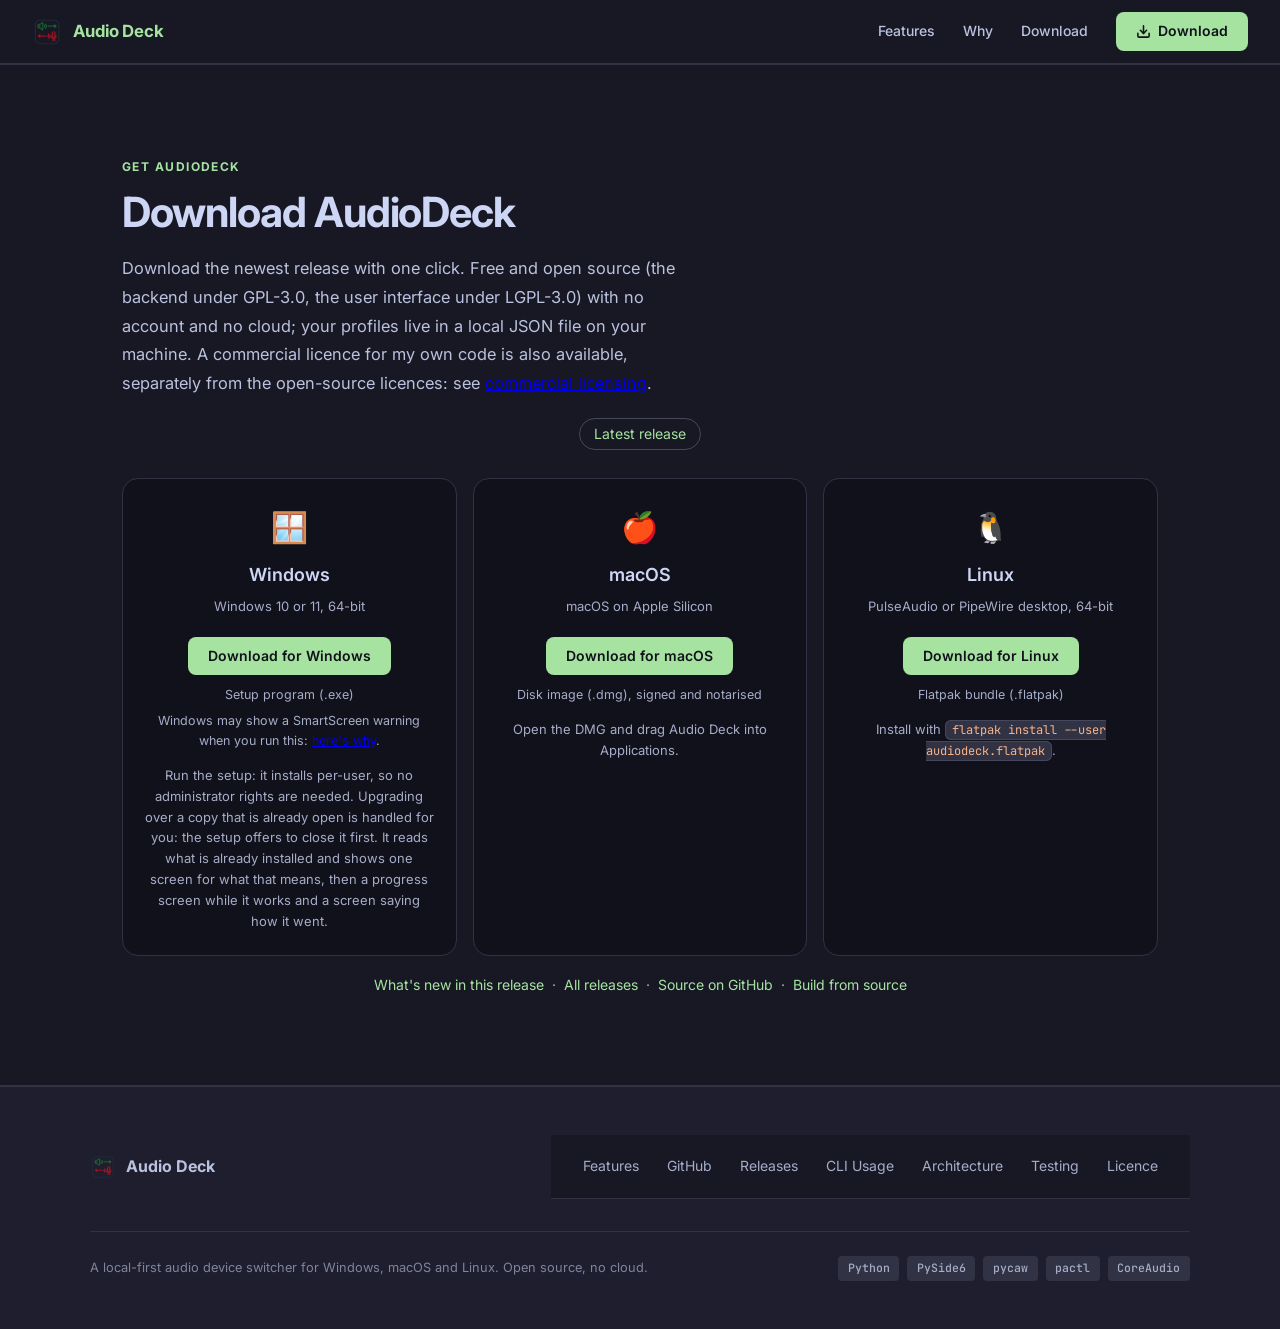
==== docs/download.html @ fb8a35e0 "Refresh the docs against the code and use the house donate mark Every claim in the docs and on the s" ====
<!DOCTYPE html>
<html lang="en">
<head>
  <meta charset="UTF-8">
  <meta name="viewport" content="width=device-width, initial-scale=1.0">
  <title>Download Audio Deck for Windows, macOS and Linux</title>
  <meta name="description" content="Download Audio Deck: a per-user Windows setup program, a signed, notarised macOS disk image and a Linux Flatpak bundle. Free and open source, no account, no cloud.">
  <link rel="canonical" href="https://ernster.dev/AudioDeck/download.html">
  <meta name="theme-color" content="#1e1e2e">
  <meta property="og:type" content="website">
  <meta property="og:site_name" content="Audio Deck">
  <meta property="og:url" content="https://ernster.dev/AudioDeck/download.html">
  <meta property="og:title" content="Download Audio Deck for Windows, macOS and Linux">
  <meta property="og:description" content="A per-user Windows setup program, a signed, notarised macOS disk image and a Linux Flatpak bundle. Free and open source, no account, no cloud.">
  <meta property="og:image" content="https://ernster.dev/AudioDeck/audiodeck-512.png">
  <meta property="og:image:width" content="512">
  <meta property="og:image:height" content="512">
  <meta property="og:image:alt" content="Audio Deck app icon">
  <meta property="og:locale" content="en_GB">
  <meta name="twitter:card" content="summary">
  <meta name="twitter:title" content="Download Audio Deck for Windows, macOS and Linux">
  <meta name="twitter:description" content="A per-user Windows setup program, a signed, notarised macOS disk image and a Linux Flatpak bundle.">
  <meta name="twitter:image" content="https://ernster.dev/AudioDeck/audiodeck-512.png">
  <link rel="icon" href="favicon.ico" sizes="any">
  <link rel="icon" type="image/png" sizes="32x32" href="favicon-32.png">
  <link rel="apple-touch-icon" href="apple-touch-icon.png">
  <link rel="preconnect" href="https://fonts.googleapis.com">
  <link rel="preconnect" href="https://fonts.gstatic.com" crossorigin>
  <link href="https://fonts.googleapis.com/css2?family=Inter:opsz,wght@14..32,300;14..32,400;14..32,500;14..32,600;14..32,700&family=JetBrains+Mono:wght@400;500&display=swap" rel="stylesheet">
  <link rel="stylesheet" href="styles.css">
</head>
<body>

<!-- Nav -->
<nav>
  <a class="nav-brand" href="./">
    <img src="audiodeck-512.png" alt="Audio Deck icon">
    <span>Audio Deck</span>
  </a>
  <div class="nav-right">
    <a class="nav-link" href="features.html">Features</a>
    <a class="nav-link" href="why.html">Why</a>
    <a class="nav-link" href="download.html" aria-current="page">Download</a>
    <a class="btn-primary" href="download.html">
      <svg width="15" height="15" viewBox="0 0 24 24" fill="none" stroke="currentColor" stroke-width="2.5" stroke-linecap="round" stroke-linejoin="round"><path d="M21 15v4a2 2 0 0 1-2 2H5a2 2 0 0 1-2-2v-4"/><polyline points="7 10 12 15 17 10"/><line x1="12" y1="15" x2="12" y2="3"/></svg>
      Download
    </a>
  </div>
</nav>

<!-- Download -->
<div class="install-band">
  <section class="section" id="download">
    <div class="section-label">Get AudioDeck</div>
    <h2 class="section-title">Download AudioDeck</h2>
    <p class="section-sub">Download the newest release with one click. Free and open source (the backend under GPL-3.0, the user interface under LGPL-3.0) with no account and no cloud; your profiles live in a local JSON file on your machine. A commercial licence for my own code is also available, separately from the open-source licences: see <a href="https://ernster.dev/commercial-licensing.html">commercial licensing</a>.</p>
    <span class="dl-version" id="dl-version">Latest release</span>
    <div class="downloads">
      <div class="dl-card">
        <div class="ico">🪟</div>
        <h3>Windows</h3>
        <p class="req">Windows 10 or 11, 64-bit</p>
        <a class="btn-primary" href="https://github.com/oernster/AudioDeck/releases/latest/download/AudioDeckSetup.exe">
          Download for Windows</a>
        <p class="meta" data-asset="AudioDeckSetup.exe">Setup program (.exe)</p>
        <p class="meta">Windows may show a SmartScreen warning when you run this: <a href="/windows-smartscreen.html">here's why</a>.</p>
        <p class="how">Run the setup: it installs per-user, so no administrator rights are needed. Upgrading over a copy that is already open is handled for you: the setup offers to close it first. It reads what is already installed and shows one screen for what that means, then a progress screen while it works and a screen saying how it went.</p>
      </div>
      <div class="dl-card">
        <div class="ico">🍎</div>
        <h3>macOS</h3>
        <p class="req">macOS on Apple Silicon</p>
        <a class="btn-primary" href="https://github.com/oernster/AudioDeck/releases/latest/download/AudioDeck.dmg">
          Download for macOS</a>
        <p class="meta" data-asset="AudioDeck.dmg">Disk image (.dmg), signed and notarised</p>
        <p class="how">Open the DMG and drag Audio Deck into Applications.</p>
      </div>
      <div class="dl-card">
        <div class="ico">🐧</div>
        <h3>Linux</h3>
        <p class="req">PulseAudio or PipeWire desktop, 64-bit</p>
        <a class="btn-primary" href="https://github.com/oernster/AudioDeck/releases/latest/download/audiodeck.flatpak">
          Download for Linux</a>
        <p class="meta" data-asset="audiodeck.flatpak">Flatpak bundle (.flatpak)</p>
        <p class="how">Install with <code>flatpak install --user audiodeck.flatpak</code>.</p>
      </div>
    </div>
    <p class="dl-links">
      <a id="dl-whats-new" href="https://github.com/oernster/AudioDeck/releases/latest">What's new in this release</a>
      &nbsp;&middot;&nbsp;
      <a href="https://github.com/oernster/AudioDeck/releases">All releases</a>
      &nbsp;&middot;&nbsp;
      <a href="https://github.com/oernster/AudioDeck">Source on GitHub</a>
      &nbsp;&middot;&nbsp;
      <a href="https://github.com/oernster/AudioDeck/blob/main/DEVELOPMENT_README.md">Build from source</a>
    </p>
  </section>
</div>

<!-- Footer -->
<footer>
  <div class="footer-inner">
    <div class="footer-top">
      <a class="footer-brand" href="./">
        <img src="audiodeck-512.png" alt="Audio Deck">
        <span>Audio Deck</span>
      </a>
      <nav class="footer-links">
        <a href="features.html">Features</a>
        <a href="https://github.com/oernster/AudioDeck">GitHub</a>
        <a href="https://github.com/oernster/AudioDeck/releases">Releases</a>
        <a href="https://github.com/oernster/AudioDeck/blob/main/CLI_USAGE.md">CLI Usage</a>
        <a href="https://github.com/oernster/AudioDeck/blob/main/ARCHITECTURE.md">Architecture</a>
        <a href="https://github.com/oernster/AudioDeck/blob/main/TESTING.md">Testing</a>
        <a href="https://github.com/oernster/AudioDeck/blob/main/LICENSE">Licence</a>
      </nav>
    </div>
    <div class="footer-bottom">
      <p>A local-first audio device switcher for Windows, macOS and Linux. Open source, no cloud.</p>
      <div class="chips">
        <span class="chip">Python</span>
        <span class="chip">PySide6</span>
        <span class="chip">pycaw</span>
        <span class="chip">pactl</span>
        <span class="chip">CoreAudio</span>
      </div>
    </div>
  </div>
</footer>

<script>
    // The download buttons never go stale: each points at GitHub's releases/latest/download
    // redirect, which always serves the newest release's asset (the asset names are version-free
    // by design). This script only decorates the page with live details: the version chip and
    // each installer's size, fetched from the GitHub API. If the call fails (offline,
    // rate-limited), the static text above stands on its own.
    (function () {
        var api = 'https://api.github.com/repos/oernster/AudioDeck/releases/latest';
        fetch(api).then(function (r) {
            if (!r.ok) { throw new Error('release lookup failed'); }
            return r.json();
        }).then(function (rel) {
            var version = (rel.tag_name || '').replace(/^v/, '');
            if (version) {
                document.getElementById('dl-version').textContent = 'Version ' + version;
            }
            if (rel.html_url) {
                document.getElementById('dl-whats-new').href = rel.html_url;
            }
            (rel.assets || []).forEach(function (asset) {
                var meta = document.querySelector('[data-asset="' + asset.name + '"]');
                if (meta && asset.size) {
                    var mb = (asset.size / (1024 * 1024)).toFixed(1);
                    meta.textContent = meta.textContent + ' · ' + mb + ' MB';
                }
            });
        }).catch(function () { /* The static page already says everything essential. */ });
    })();
</script>
</body>
</html>
---- docs/styles.css ----
/* Audio Deck site styles, shared by every page. Catppuccin Mocha. */

/* Catppuccin Mocha palette */
:root {
  --base:     #1e1e2e;
  --mantle:   #181825;
  --crust:    #11111b;
  --surface0: #313244;
  --surface1: #45475a;
  --surface2: #585b70;
  --overlay0: #6c7086;
  --overlay1: #7f849c;
  --subtext0: #a6adc8;
  --subtext1: #bac2de;
  --text:     #cdd6f4;
  --lavender: #b4befe;
  --blue:     #89b4fa;
  --sapphire: #74c7ec;
  --teal:     #94e2d5;
  --green:    #a6e3a1;
  --yellow:   #f9e2af;
  --peach:    #fab387;
  --maroon:   #eba0ac;
  --red:      #f38ba8;
  --mauve:    #cba6f7;
  --pink:     #f5c2e7;
  /* Audio Deck primary accent = green (output), with red as the input counterpart */
  --accent:        var(--green);
  --accent-rgb:    166, 227, 161;
}

*, *::before, *::after { box-sizing: border-box; margin: 0; padding: 0; }

html { scroll-behavior: smooth; }

body {
  font-family: 'Inter', system-ui, sans-serif;
  background: var(--base);
  color: var(--text);
  line-height: 1.6;
  -webkit-font-smoothing: antialiased;
}

/* Navigation */
nav {
  position: sticky;
  top: 0;
  z-index: 100;
  background: rgba(24, 24, 37, 0.88);
  backdrop-filter: blur(14px);
  -webkit-backdrop-filter: blur(14px);
  border-bottom: 1px solid var(--surface0);
  padding: 0 2rem;
  height: 64px;
  display: flex;
  align-items: center;
  justify-content: space-between;
}

.nav-brand { display: flex; align-items: center; gap: 0.7rem; text-decoration: none; }
.nav-brand img { width: 30px; height: 30px; }
.nav-brand span { font-size: 1.05rem; font-weight: 700; letter-spacing: -0.01em; color: var(--accent); }

.nav-right { display: flex; align-items: center; gap: 1.75rem; }
.nav-right a.nav-link {
  color: var(--subtext1);
  text-decoration: none;
  font-size: 0.875rem;
  font-weight: 500;
  transition: color 0.18s;
}
.nav-right a.nav-link:hover { color: var(--text); }

/* Buttons */
.btn-primary {
  display: inline-flex;
  align-items: center;
  gap: 0.45rem;
  background: var(--accent);
  color: var(--crust);
  text-decoration: none;
  font-weight: 600;
  font-size: 0.875rem;
  padding: 0.5rem 1.25rem;
  border-radius: 8px;
  transition: opacity 0.18s, transform 0.15s;
  white-space: nowrap;
}
.btn-primary:hover { opacity: 0.88; transform: translateY(-1px); }

.btn-secondary {
  display: inline-flex;
  align-items: center;
  gap: 0.45rem;
  background: var(--surface0);
  color: var(--text);
  text-decoration: none;
  font-weight: 500;
  font-size: 0.875rem;
  padding: 0.5rem 1.25rem;
  border-radius: 8px;
  border: 1px solid var(--surface1);
  transition: background 0.18s, transform 0.15s;
  white-space: nowrap;
}
.btn-secondary:hover { background: var(--surface1); transform: translateY(-1px); }

/* A button whose label is preceded by artwork rather than plain text. Sized in
   em against the button's own type, so the two stay in proportion if that type
   ever changes. At one line box the artwork could not be read, so the mark
   takes 1.8 times that and this button is deliberately taller than a text-only
   one beside it. display: block drops the inline descender space that would
   otherwise add a stray couple of pixels under the picture. */
.btn-secondary img {
  display: block;
  height: 2.7em;
  width: auto;
}


/* Hero */
.hero { max-width: 1100px; margin: 0 auto; padding: 5.5rem 2rem 3rem; text-align: center; }

.hero-icon {
  display: block;
  width: 168px;
  height: 168px;
  margin: 0 auto 2rem;
  filter: drop-shadow(0 22px 50px rgba(0, 0, 0, 0.5));
}

.badge {
  display: inline-flex;
  align-items: center;
  gap: 0.45rem;
  background: rgba(var(--accent-rgb), 0.12);
  border: 1px solid rgba(var(--accent-rgb), 0.3);
  color: var(--accent);
  font-size: 0.78rem;
  font-weight: 600;
  font-family: 'JetBrains Mono', monospace;
  padding: 0.3rem 0.9rem;
  border-radius: 99px;
  margin-bottom: 2rem;
  letter-spacing: 0.04em;
}
.badge-dot { width: 7px; height: 7px; border-radius: 50%; background: var(--accent); flex-shrink: 0; }

h1 {
  font-size: clamp(2.5rem, 6vw, 4.1rem);
  font-weight: 700;
  letter-spacing: -0.035em;
  line-height: 1.1;
  margin-bottom: 1.4rem;
}
h1 .accent { color: var(--accent); }

.hero-desc {
  font-size: 1.1rem;
  color: var(--subtext1);
  max-width: 600px;
  margin: 0 auto 2.75rem;
  line-height: 1.75;
}
.hero-desc strong { color: var(--text); font-weight: 600; }

.hero-cta { display: flex; gap: 1rem; justify-content: center; flex-wrap: wrap; margin-bottom: 4.5rem; }
.hero-cta .btn-primary, .hero-cta .btn-secondary { font-size: 0.975rem; padding: 0.7rem 1.75rem; }

.shot {
  border-radius: 16px;
  overflow: hidden;
  border: 1px solid var(--surface1);
  background: var(--crust);
  box-shadow:
    0 0 0 1px rgba(var(--accent-rgb), 0.06),
    0 36px 90px rgba(0, 0, 0, 0.7),
    0 0 120px rgba(var(--accent-rgb), 0.05);
}
.shot img { width: 100%; height: auto; display: block; }

.hero-shot { max-width: 620px; margin: 0 auto; }

/* Stats bar */
.stats-bar { background: var(--mantle); border-top: 1px solid var(--surface0); border-bottom: 1px solid var(--surface0); }
.stats-inner {
  max-width: 1100px;
  margin: 0 auto;
  padding: 2rem;
  display: flex;
  gap: 2rem;
  flex-wrap: wrap;
  justify-content: center;
  align-items: center;
}
.stat { text-align: center; padding: 0 1rem; }
.stat + .stat { border-left: 1px solid var(--surface1); }
.stat-value { font-size: 1.9rem; font-weight: 700; letter-spacing: -0.03em; color: var(--accent); line-height: 1; margin-bottom: 0.4rem; }
.stat-label { font-size: 0.8rem; color: var(--subtext0); font-weight: 500; letter-spacing: 0.02em; text-transform: uppercase; }

/* Section wrapper */
.section { max-width: 1100px; margin: 0 auto; padding: 5.5rem 2rem; }
.section-label {
  display: inline-block;
  color: var(--accent);
  font-size: 0.75rem;
  font-weight: 700;
  letter-spacing: 0.12em;
  text-transform: uppercase;
  margin-bottom: 0.75rem;
}
.section-title { font-size: clamp(1.8rem, 4vw, 2.6rem); font-weight: 700; letter-spacing: -0.025em; line-height: 1.2; margin-bottom: 1rem; }
.section-sub { font-size: 1.025rem; color: var(--subtext1); max-width: 560px; line-height: 1.75; margin-bottom: 3.5rem; }

/* Features grid */
.features-grid { display: grid; grid-template-columns: repeat(auto-fill, minmax(305px, 1fr)); gap: 1.25rem; }
.feat {
  background: var(--mantle);
  border: 1px solid var(--surface0);
  border-radius: 16px;
  padding: 1.75rem;
  transition: border-color 0.2s, transform 0.2s;
}
.feat:hover { border-color: var(--surface2); transform: translateY(-3px); }
.feat-icon {
  width: 44px;
  height: 44px;
  border-radius: 12px;
  display: flex;
  align-items: center;
  justify-content: center;
  margin-bottom: 1.1rem;
  flex-shrink: 0;
}
.ic-green  { background: rgba(166,227,161,0.15); color: var(--green); }
.ic-red    { background: rgba(243,139,168,0.15); color: var(--red); }
.ic-blue   { background: rgba(137,180,250,0.15); color: var(--blue); }
.ic-teal   { background: rgba(148,226,213,0.15); color: var(--teal); }
.ic-peach  { background: rgba(250,179,135,0.15); color: var(--peach); }
.ic-sapp   { background: rgba(116,199,236,0.15); color: var(--sapphire); }
.ic-lav    { background: rgba(180,190,254,0.15); color: var(--lavender); }
.ic-yellow { background: rgba(249,226,175,0.15); color: var(--yellow); }
.ic-mauve  { background: rgba(203,166,247,0.15); color: var(--mauve); }
.ic-pink   { background: rgba(245,194,231,0.15); color: var(--pink); }
/* A tenth card would sit alone on a fourth row, so it spans the grid and
   lays out horizontally, reading as a closing note rather than a leftover. */
.feat-wide { grid-column: 1 / -1; display: flex; align-items: center; gap: 1.25rem; }
.feat-wide .feat-icon { flex: 0 0 auto; margin-bottom: 0; }
.feat-wide .feat-wide-body { display: flex; flex-direction: column; gap: 0.35rem; }
.feat-wide h3 { margin: 0; }
.feat-wide p { margin: 0; }
@media (max-width: 700px) {
  .feat-wide { flex-direction: column; align-items: flex-start; gap: 0.75rem; }
}
.feat h3 { font-size: 0.975rem; font-weight: 600; color: var(--text); margin-bottom: 0.5rem; }
.feat p { font-size: 0.875rem; color: var(--subtext0); line-height: 1.65; }

.divider { max-width: 1100px; margin: 0 auto; height: 1px; background: var(--surface0); }

/* Split section (text + screenshot) */
.split-band { background: var(--mantle); border-top: 1px solid var(--surface0); border-bottom: 1px solid var(--surface0); }
.split-grid { display: grid; grid-template-columns: 1fr 1fr; gap: 4rem; align-items: center; }
.split-grid .split-text p { color: var(--subtext1); font-size: 1rem; line-height: 1.75; margin-bottom: 1.25rem; }
.split-grid .split-text ul { list-style: none; display: flex; flex-direction: column; gap: 0.6rem; margin-bottom: 1.5rem; }
.split-grid .split-text li { font-size: 0.925rem; color: var(--subtext1); line-height: 1.55; padding-left: 1.5rem; position: relative; }
.split-grid .split-text li::before {
  content: '';
  position: absolute;
  left: 0;
  top: 0.55em;
  width: 7px;
  height: 7px;
  border-radius: 2px;
  background: var(--accent);
}

/* Code block */
.code-block { background: var(--crust); border: 1px solid var(--surface0); border-radius: 14px; overflow: hidden; }
.code-block-head {
  background: var(--surface0);
  padding: 0.55rem 1rem;
  font-size: 0.775rem;
  color: var(--subtext0);
  font-family: 'JetBrains Mono', monospace;
  display: flex;
  align-items: center;
  gap: 0.5rem;
  border-bottom: 1px solid var(--surface1);
}
.code-block pre {
  padding: 1.25rem;
  font-family: 'JetBrains Mono', monospace;
  font-size: 0.81rem;
  line-height: 1.8;
  color: var(--text);
  overflow-x: auto;
}
.tc { color: var(--overlay1); }
.tk { color: var(--blue); }
.ta { color: var(--green); }
.tf { color: var(--peach); }
.ts { color: var(--teal); }

.cli-grid { display: grid; grid-template-columns: 1fr 1fr; gap: 1.5rem; align-items: start; }

/* Architecture */
.arch-figure {
  display: block;
  width: 100%;
  max-width: 880px;
  margin: 1.75rem auto 0;
  background: var(--mantle);
  border: 1px solid var(--surface0);
  border-radius: 14px;
  padding: 1.75rem;
}
.arch-figure svg { width: 100%; height: auto; display: block; }

/* Install */
.install-band { background: var(--mantle); border-top: 1px solid var(--surface0); border-bottom: 1px solid var(--surface0); }
.install-grid { display: grid; grid-template-columns: 1fr 1fr; gap: 4rem; align-items: start; }
.install-grid .install-text p { color: var(--subtext1); font-size: 0.95rem; line-height: 1.7; margin-bottom: 1.75rem; }
.install-grid .install-text .note { margin-top: 1.25rem; font-size: 0.8rem; color: var(--overlay1); }
code.inline { font-family: 'JetBrains Mono', monospace; font-size: 0.82rem; color: var(--peach); }

/* Download */
#download .section-sub { margin-bottom: 1.25rem; }
.dl-version {
  display: block;
  width: fit-content;
  margin-left: auto;
  margin-right: auto;
  margin-top: 4px;
  font-size: 14px;
  color: var(--accent);
  border: 1px solid var(--surface1);
  border-radius: 999px;
  padding: 4px 14px;
}
.downloads {
  display: grid;
  grid-template-columns: repeat(auto-fit, minmax(260px, 1fr));
  gap: 16px;
  margin-top: 28px;
}
.dl-card {
  background: var(--crust);
  border: 1px solid var(--surface0);
  border-radius: 16px;
  padding: 24px 20px;
  text-align: center;
  display: flex;
  flex-direction: column;
  gap: 6px;
}
.dl-card .ico { font-size: 30px; }
.dl-card h3 { margin: 4px 0 0; font-size: 18px; font-weight: 600; }
.dl-card .req { color: var(--subtext0); font-size: 13px; margin: 0; }
.dl-card .btn-primary { margin: 14px auto 4px; }
.dl-card .meta {
  color: var(--subtext0);
  font-size: 12.5px;
  min-height: 1.2em;
  margin: 0;
}
.dl-card .how { color: var(--subtext0); font-size: 13px; margin: 8px 0 0; }
.dl-card code {
  background: var(--surface0);
  border: 1px solid var(--surface1);
  border-radius: 6px;
  padding: 1px 6px;
  font-size: 12px;
  font-family: 'JetBrains Mono', monospace;
  color: var(--peach);
}
.dl-links {
  text-align: center;
  color: var(--subtext0);
  font-size: 14px;
  margin: 18px 0 0;
}
.dl-links a { color: var(--accent); text-decoration: none; }
.dl-links a:hover { text-decoration: underline; }

/* Footer */
footer { border-top: 1px solid var(--surface0); padding: 3rem 2rem; }
.footer-inner { max-width: 1100px; margin: 0 auto; }
.footer-top { display: flex; align-items: center; justify-content: space-between; flex-wrap: wrap; gap: 1.5rem; margin-bottom: 2rem; }
.footer-brand { display: flex; align-items: center; gap: 0.6rem; text-decoration: none; }
.footer-brand img { width: 26px; height: 26px; }
.footer-brand span { font-size: 1rem; font-weight: 700; color: var(--subtext1); }
.footer-links { display: flex; gap: 1.75rem; flex-wrap: wrap; }
.footer-links a { color: var(--subtext0); text-decoration: none; font-size: 0.875rem; transition: color 0.18s; }
.footer-links a:hover { color: var(--text); }
.footer-bottom { border-top: 1px solid var(--surface0); padding-top: 1.5rem; display: flex; align-items: center; justify-content: space-between; flex-wrap: wrap; gap: 0.75rem; }
.footer-bottom p { font-size: 0.8rem; color: var(--overlay1); }
.footer-bottom .chips { display: flex; gap: 0.5rem; flex-wrap: wrap; }
.chip { background: var(--surface0); color: var(--subtext0); font-size: 0.72rem; font-weight: 500; padding: 0.2rem 0.6rem; border-radius: 4px; font-family: 'JetBrains Mono', monospace; }

/* Screenshot caption */
.shot-caption { text-align: center; font-size: 0.82rem; color: var(--overlay1); margin-top: 0.85rem; }

/* Responsive */
@media (max-width: 768px) {
  .split-grid, .install-grid, .cli-grid { grid-template-columns: 1fr; gap: 2.5rem; }
}
@media (max-width: 640px) {
  nav { padding: 0 1rem; }
  .nav-right .nav-link { display: none; }
  .hero { padding: 3rem 1.25rem 2rem; }
  .section { padding: 3.5rem 1.25rem; }
  .features-grid { grid-template-columns: 1fr; }
  .stat + .stat { border-left: none; border-top: 1px solid var(--surface1); }
  .stats-inner { flex-direction: column; gap: 1.25rem; }
}

/* Entrance animation */
@keyframes fadeUp { from { opacity: 0; transform: translateY(18px); } to { opacity: 1; transform: translateY(0); } }
.fade { animation: fadeUp 0.52s ease both; }
.d1 { animation-delay: 0.08s; }
.d2 { animation-delay: 0.18s; }
.d3 { animation-delay: 0.28s; }
.d4 { animation-delay: 0.38s; }

/* Prose pages (why.html) */
.prose p {
  color: var(--subtext1);
  font-size: 1.025rem;
  max-width: 820px;
  line-height: 1.75;
  margin-bottom: 1.25rem;
}
.prose a { color: var(--accent); text-decoration: none; }
.prose a:hover { text-decoration: underline; }
.cta-row { display: flex; gap: 1rem; flex-wrap: wrap; margin-top: 2rem; }
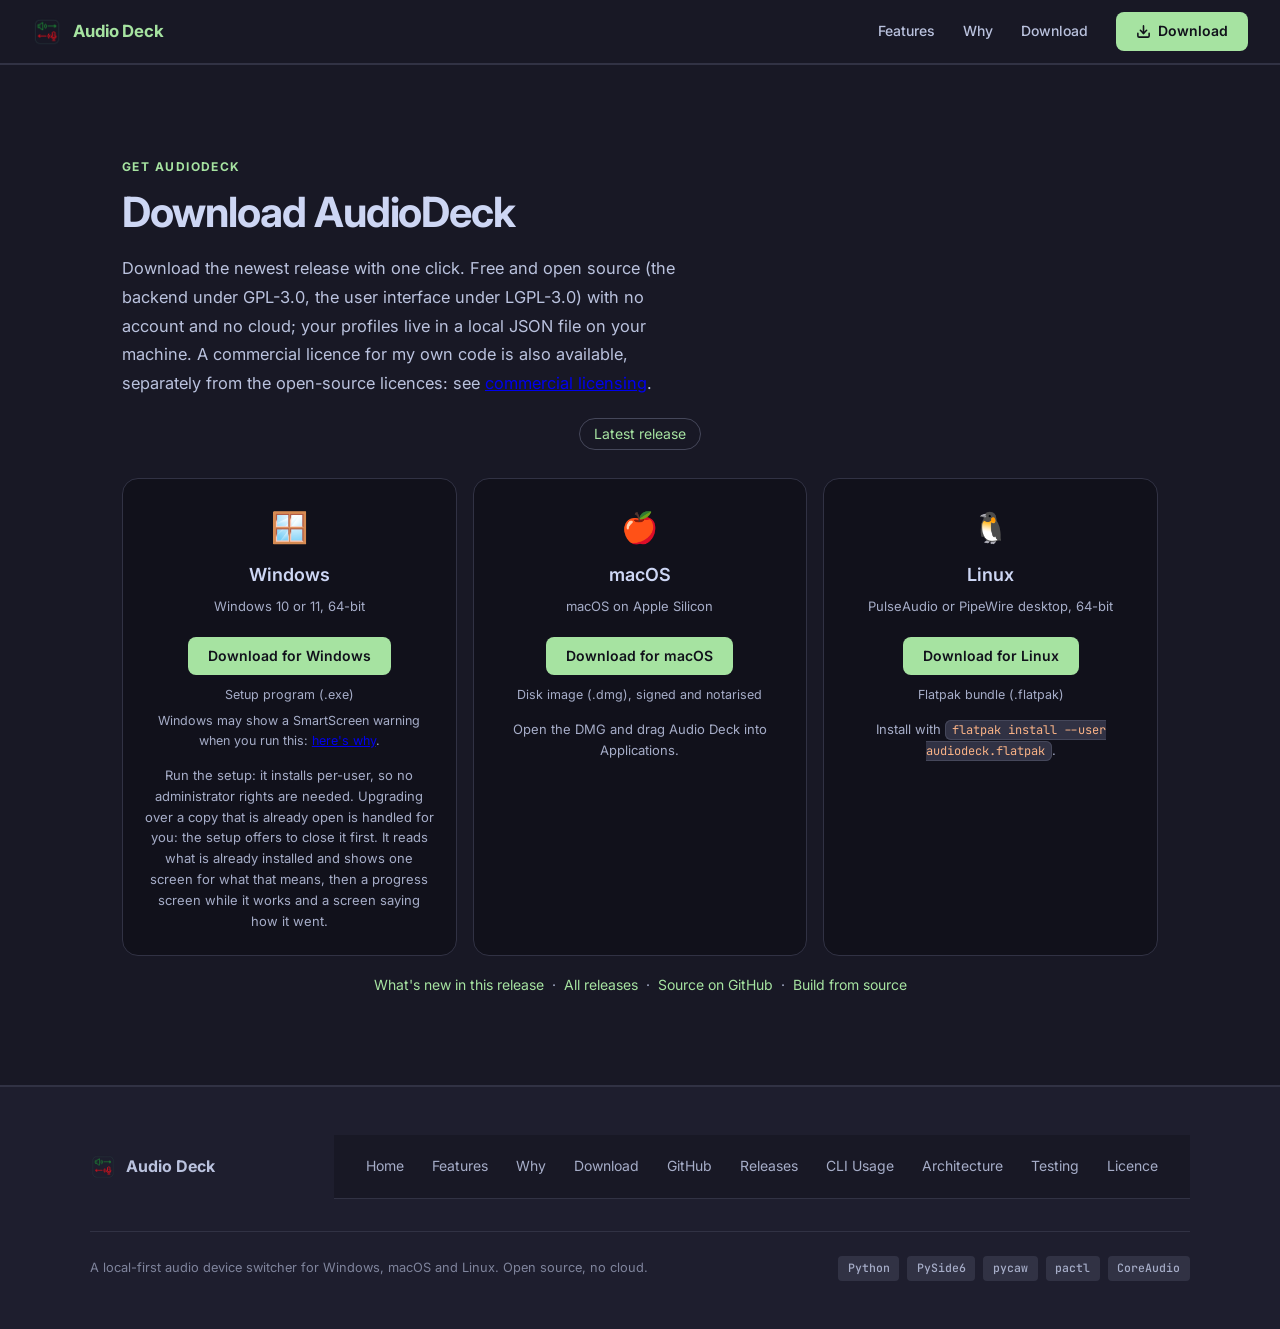
==== commit 7c7c616e: "Give every footer the four role pages Each page's footer now lists Home, Features, Why and Download " ====
--- a/docs/download.html
+++ b/docs/download.html
@@ -106,7 +106,10 @@
         <span>Audio Deck</span>
       </a>
       <nav class="footer-links">
+        <a href="./">Home</a>
         <a href="features.html">Features</a>
+        <a href="why.html">Why</a>
+        <a href="download.html">Download</a>
         <a href="https://github.com/oernster/AudioDeck">GitHub</a>
         <a href="https://github.com/oernster/AudioDeck/releases">Releases</a>
         <a href="https://github.com/oernster/AudioDeck/blob/main/CLI_USAGE.md">CLI Usage</a>
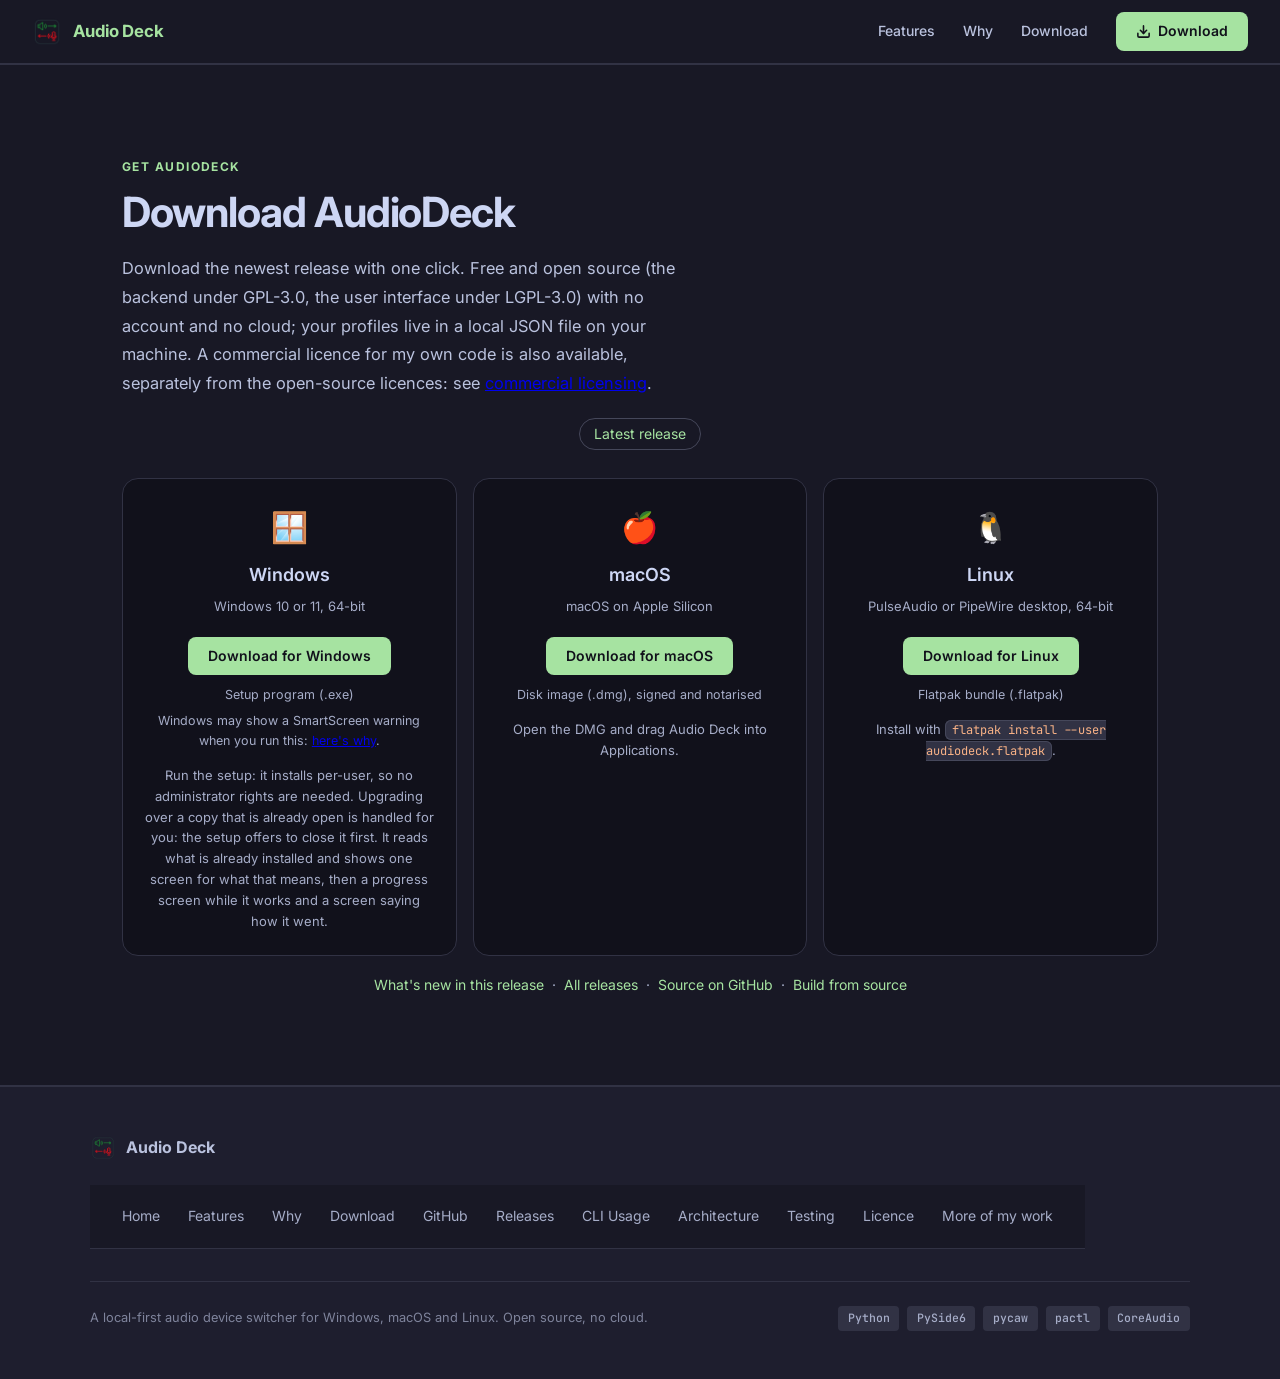
==== commit 7f55b9b8: "Link the rest of my work from every footer Every page's footer now ends with More of my work, leadin" ====
--- a/docs/download.html
+++ b/docs/download.html
@@ -116,6 +116,7 @@
         <a href="https://github.com/oernster/AudioDeck/blob/main/ARCHITECTURE.md">Architecture</a>
         <a href="https://github.com/oernster/AudioDeck/blob/main/TESTING.md">Testing</a>
         <a href="https://github.com/oernster/AudioDeck/blob/main/LICENSE">Licence</a>
+        <a href="https://ernster.dev">More of my work</a>
       </nav>
     </div>
     <div class="footer-bottom">
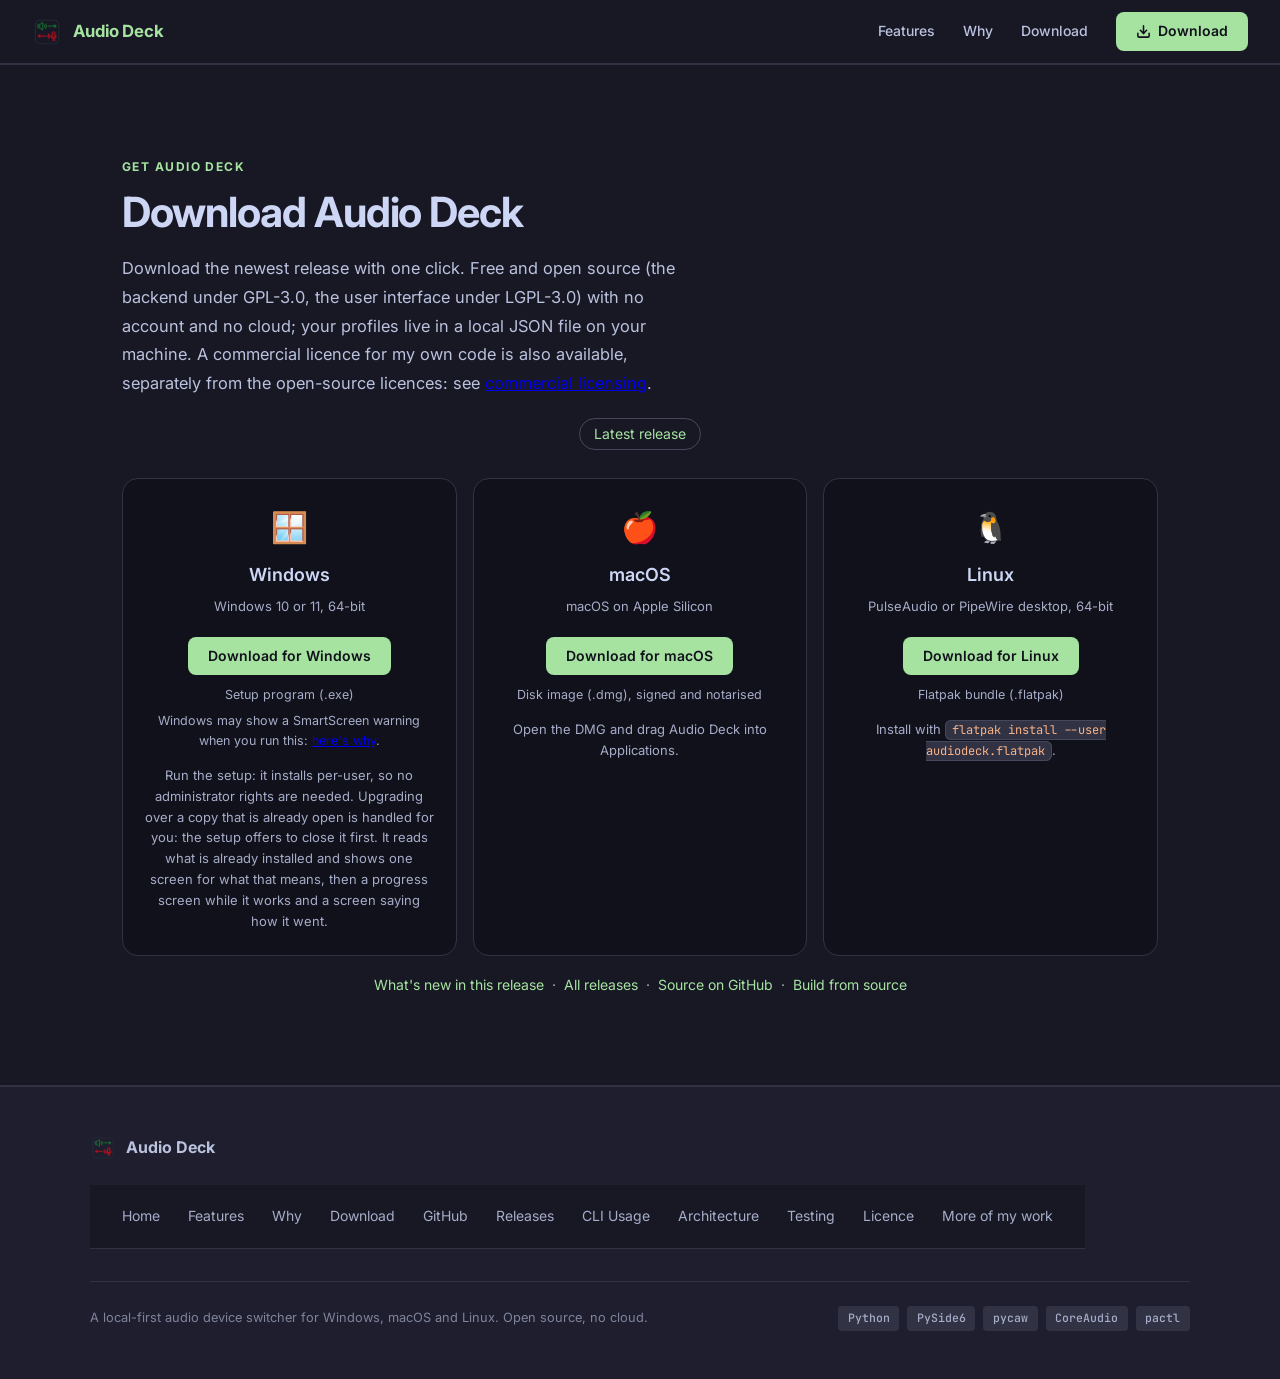
==== commit 1f28f815: "Bring the docs and site in line with the code and bump the minor version TESTING.md counted thirty-s" ====
--- a/docs/download.html
+++ b/docs/download.html
@@ -27,7 +27,7 @@
   <link rel="preconnect" href="https://fonts.googleapis.com">
   <link rel="preconnect" href="https://fonts.gstatic.com" crossorigin>
   <link href="https://fonts.googleapis.com/css2?family=Inter:opsz,wght@14..32,300;14..32,400;14..32,500;14..32,600;14..32,700&family=JetBrains+Mono:wght@400;500&display=swap" rel="stylesheet">
-  <link rel="stylesheet" href="styles.css">
+  <link rel="stylesheet" href="styles.css?v=d2d7b3ea76">
 </head>
 <body>
 
@@ -51,8 +51,8 @@
 <!-- Download -->
 <div class="install-band">
   <section class="section" id="download">
-    <div class="section-label">Get AudioDeck</div>
-    <h2 class="section-title">Download AudioDeck</h2>
+    <div class="section-label">Get Audio Deck</div>
+    <h2 class="section-title">Download Audio Deck</h2>
     <p class="section-sub">Download the newest release with one click. Free and open source (the backend under GPL-3.0, the user interface under LGPL-3.0) with no account and no cloud; your profiles live in a local JSON file on your machine. A commercial licence for my own code is also available, separately from the open-source licences: see <a href="https://ernster.dev/commercial-licensing.html">commercial licensing</a>.</p>
     <span class="dl-version" id="dl-version">Latest release</span>
     <div class="downloads">
@@ -125,8 +125,8 @@
         <span class="chip">Python</span>
         <span class="chip">PySide6</span>
         <span class="chip">pycaw</span>
+        <span class="chip">CoreAudio</span>
         <span class="chip">pactl</span>
-        <span class="chip">CoreAudio</span>
       </div>
     </div>
   </div>
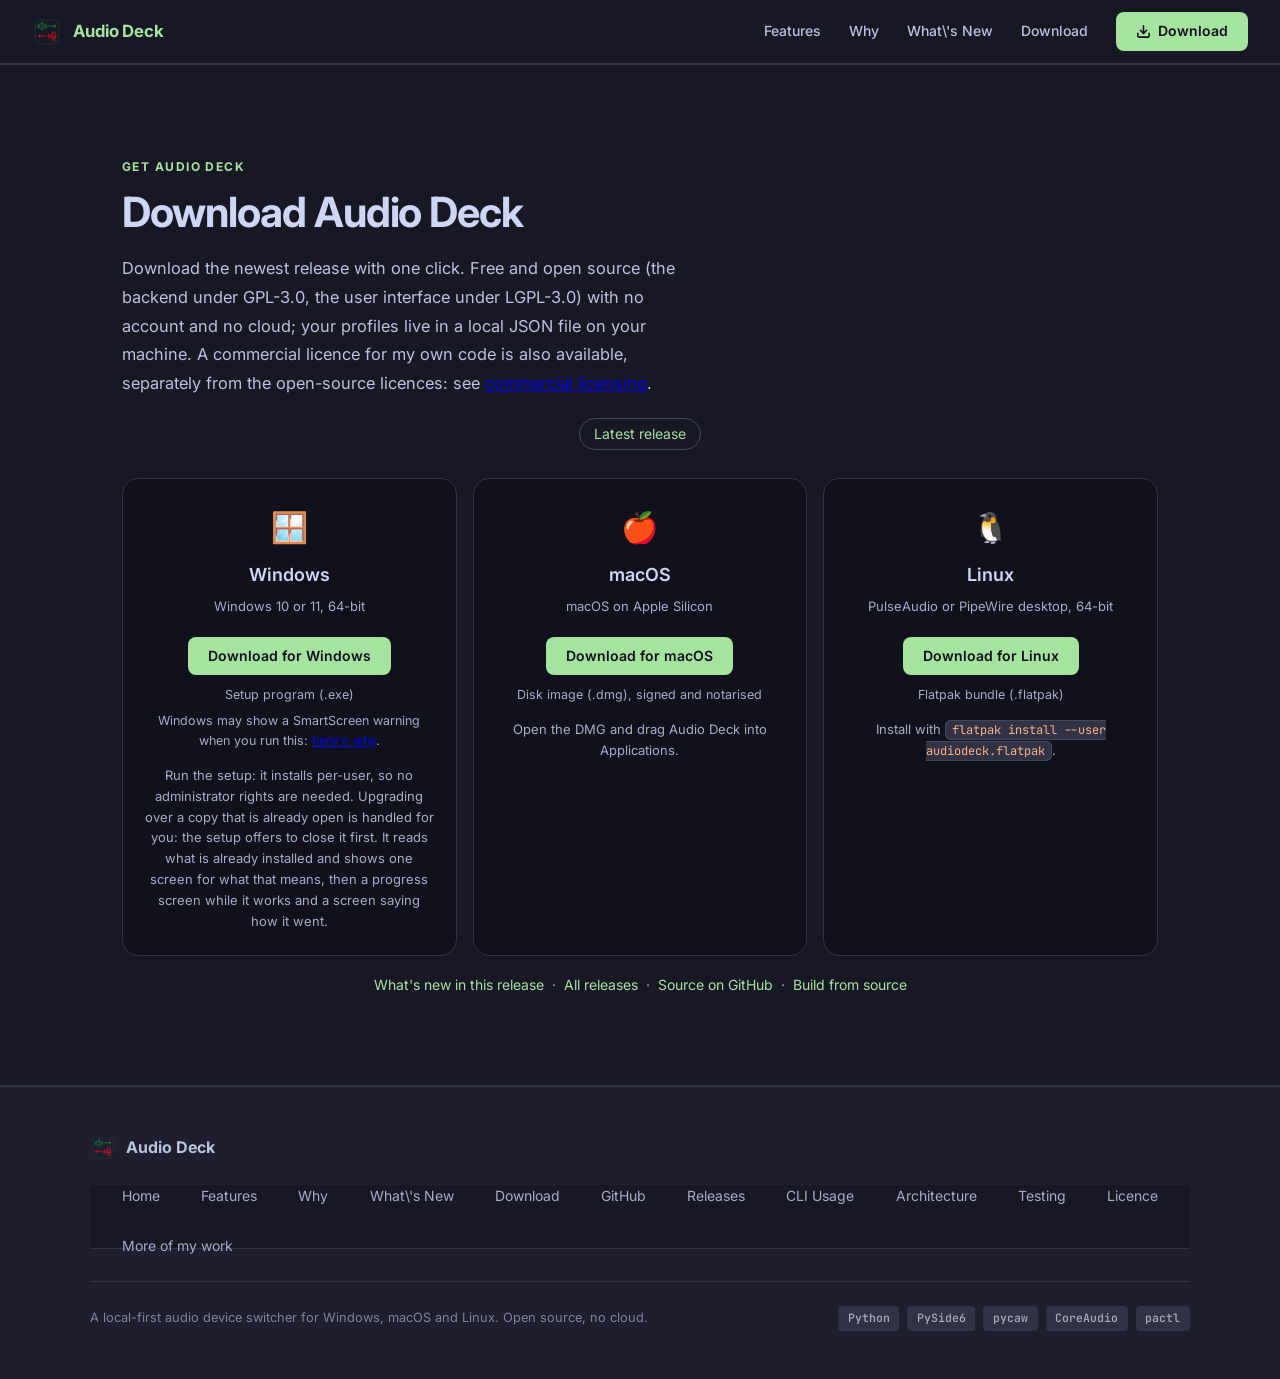
==== commit 25905c5b: "Add a What's New page to the site One entry per published release, newest first, with no dates. Ever" ====
--- a/docs/download.html
+++ b/docs/download.html
@@ -27,7 +27,9 @@
   <link rel="preconnect" href="https://fonts.googleapis.com">
   <link rel="preconnect" href="https://fonts.gstatic.com" crossorigin>
   <link href="https://fonts.googleapis.com/css2?family=Inter:opsz,wght@14..32,300;14..32,400;14..32,500;14..32,600;14..32,700&family=JetBrains+Mono:wght@400;500&display=swap" rel="stylesheet">
-  <link rel="stylesheet" href="styles.css?v=d2d7b3ea76">
+  <link rel="stylesheet" href="styles.css?v=1a698a8280">
+<script>window.goatcounter = {path: function (p) { return location.host + p }}</script>
+<script data-goatcounter="https://oernster.goatcounter.com/count" async src="https://gc.zgo.at/count.js"></script>
 </head>
 <body>
 
@@ -40,6 +42,7 @@
   <div class="nav-right">
     <a class="nav-link" href="features.html">Features</a>
     <a class="nav-link" href="why.html">Why</a>
+    <a class="nav-link" href="whats-new.html">What\'s New</a>
     <a class="nav-link" href="download.html" aria-current="page">Download</a>
     <a class="btn-primary" href="download.html">
       <svg width="15" height="15" viewBox="0 0 24 24" fill="none" stroke="currentColor" stroke-width="2.5" stroke-linecap="round" stroke-linejoin="round"><path d="M21 15v4a2 2 0 0 1-2 2H5a2 2 0 0 1-2-2v-4"/><polyline points="7 10 12 15 17 10"/><line x1="12" y1="15" x2="12" y2="3"/></svg>
@@ -92,7 +95,7 @@
       &nbsp;&middot;&nbsp;
       <a href="https://github.com/oernster/AudioDeck">Source on GitHub</a>
       &nbsp;&middot;&nbsp;
-      <a href="https://github.com/oernster/AudioDeck/blob/main/DEVELOPMENT_README.md">Build from source</a>
+      <a href="https://github.com/oernster/AudioDeck/blob/main/DEVELOPMENT.md">Build from source</a>
     </p>
   </section>
 </div>
@@ -109,6 +112,7 @@
         <a href="./">Home</a>
         <a href="features.html">Features</a>
         <a href="why.html">Why</a>
+        <a href="whats-new.html">What\'s New</a>
         <a href="download.html">Download</a>
         <a href="https://github.com/oernster/AudioDeck">GitHub</a>
         <a href="https://github.com/oernster/AudioDeck/releases">Releases</a>
--- a/docs/styles.css
+++ b/docs/styles.css
@@ -70,6 +70,12 @@
   transition: color 0.18s;
 }
 .nav-right a.nav-link:hover { color: var(--text); }
+/* With four text links the header no longer fits on one line until about
+   676px wide (measured), so the links give way to the footer's copy of them
+   a little earlier than the general 640px phone rule below. */
+@media (max-width: 700px) {
+  .nav-right .nav-link { display: none; }
+}
 
 /* Buttons */
 .btn-primary {
@@ -433,3 +439,56 @@
 .prose a { color: var(--accent); text-decoration: none; }
 .prose a:hover { text-decoration: underline; }
 .cta-row { display: flex; gap: 1rem; flex-wrap: wrap; margin-top: 2rem; }
+
+/* Changelog (whats-new.html): one card per release, newest first, the version
+   in a pill above a plain headline. Cards share the feature cards' surface. */
+.changelog-grid {
+  display: grid;
+  grid-template-columns: repeat(auto-fill, minmax(340px, 1fr));
+  gap: 1.25rem;
+}
+.cl-entry {
+  background: var(--mantle);
+  border: 1px solid var(--surface0);
+  border-radius: 16px;
+  padding: 1.75rem;
+}
+.ver-tag {
+  display: inline-flex;
+  align-items: center;
+  background: rgba(var(--accent-rgb), 0.12);
+  border: 1px solid rgba(var(--accent-rgb), 0.3);
+  color: var(--accent);
+  font-size: 0.775rem;
+  font-weight: 600;
+  font-family: 'JetBrains Mono', monospace;
+  padding: 0.25rem 0.75rem;
+  border-radius: 6px;
+  margin-bottom: 1rem;
+  letter-spacing: 0.03em;
+}
+.cl-entry h3 { font-size: 1rem; font-weight: 600; color: var(--text); margin-bottom: 0.9rem; line-height: 1.3; }
+.cl-entry ul { list-style: none; display: flex; flex-direction: column; gap: 0.5rem; }
+.cl-entry li {
+  font-size: 0.875rem;
+  color: var(--subtext1);
+  line-height: 1.55;
+  padding-left: 1.2rem;
+  position: relative;
+  overflow-wrap: anywhere;
+}
+.cl-entry li::before {
+  content: '';
+  position: absolute;
+  left: 0;
+  top: 0.55em;
+  width: 5px;
+  height: 5px;
+  border-radius: 50%;
+  background: var(--accent);
+  opacity: 0.65;
+}
+.changelog-more { text-align: center; margin-top: 2.5rem; }
+@media (max-width: 640px) {
+  .changelog-grid { grid-template-columns: 1fr; }
+}
